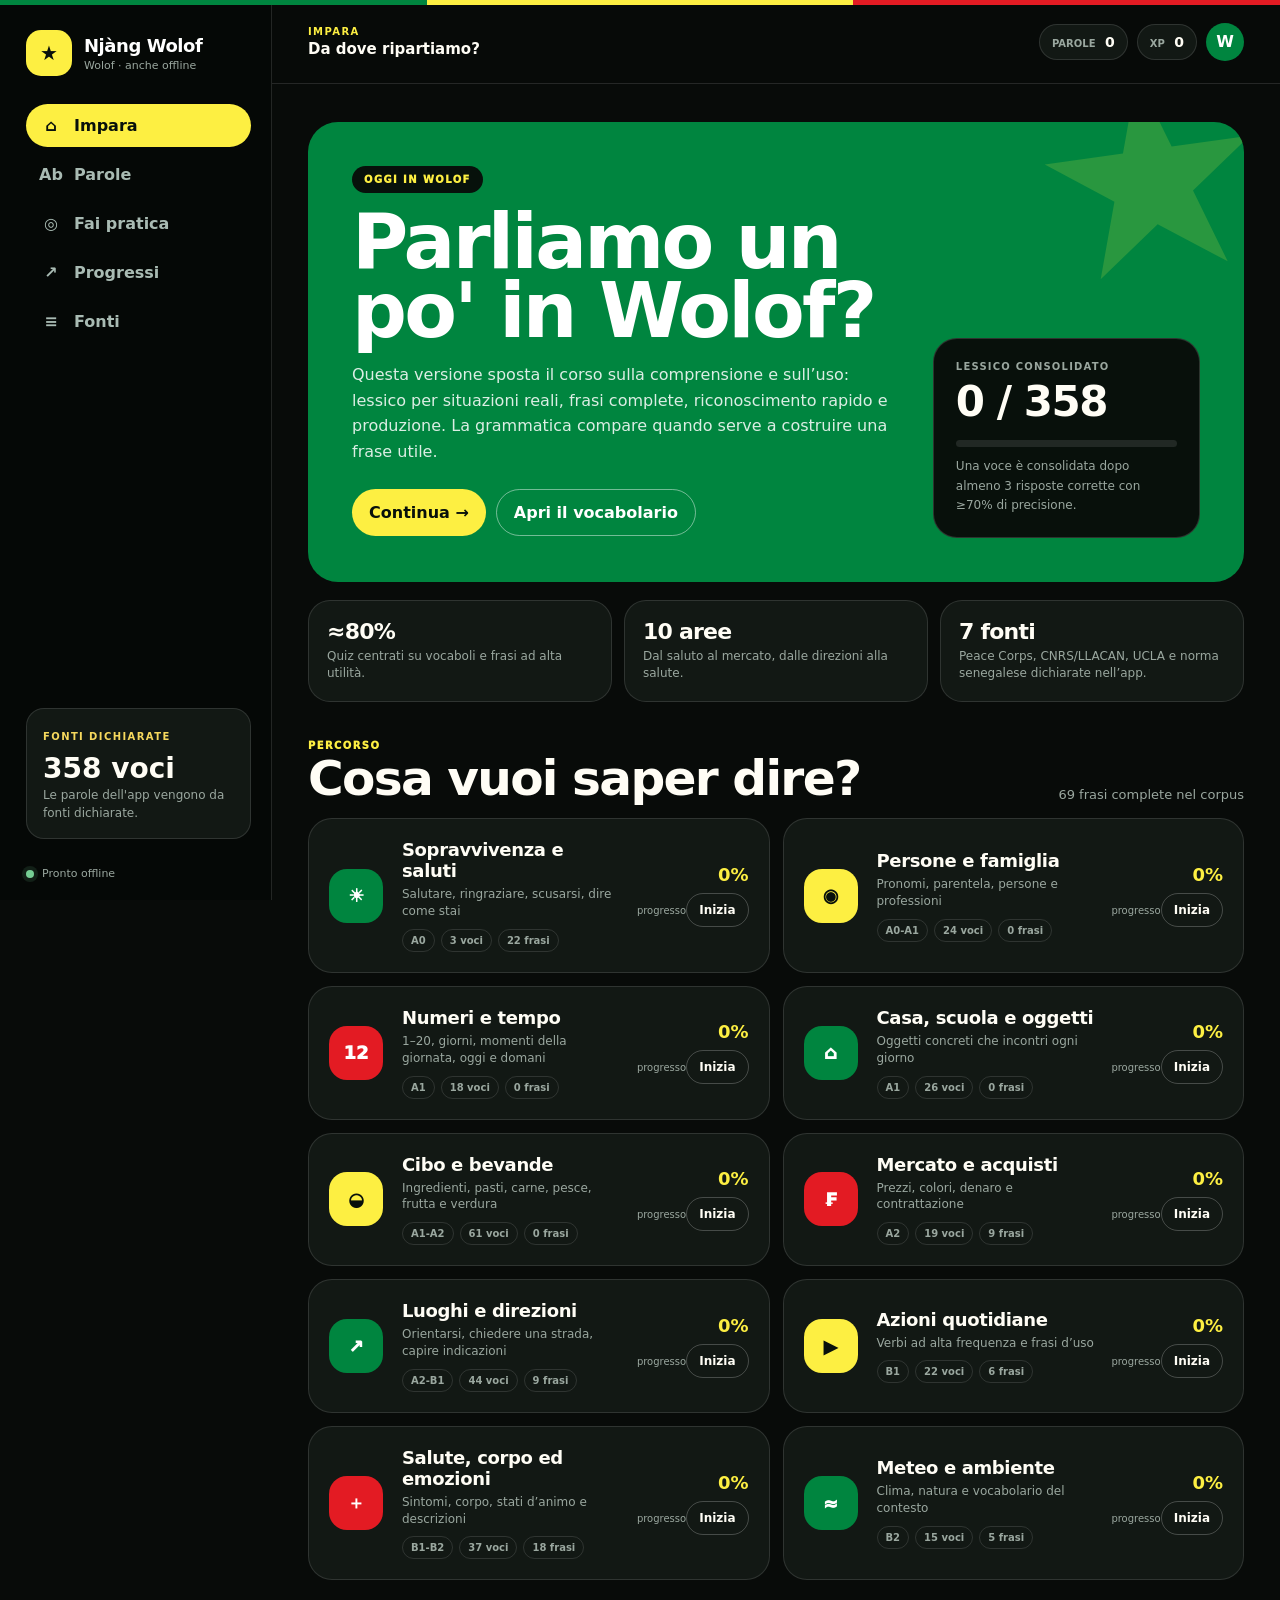
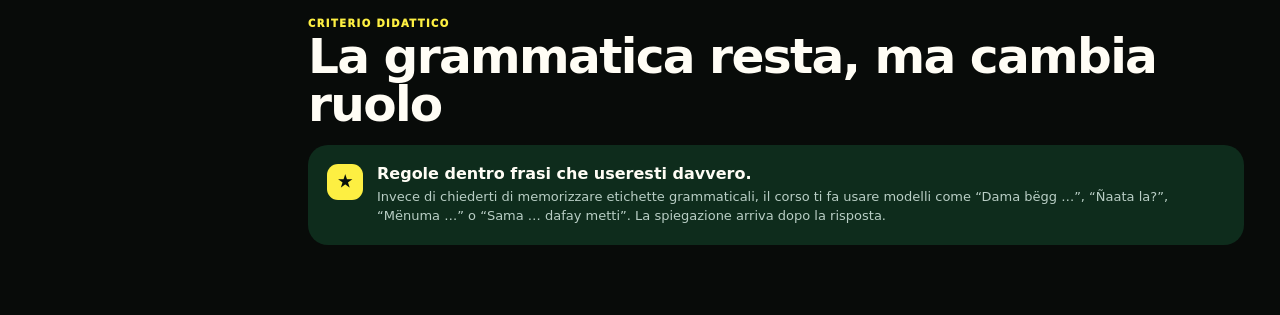
==== site/update.html @ 8456666a "Add extensible lexicon, varied 10-question sessions and partial spelling feedback" ====
<!doctype html><meta charset="utf-8"><meta name="viewport" content="width=device-width,initial-scale=1"><meta name="theme-color" content="#080b09"><title>Aggiornamento Njàng Wolof</title><style>body{font-family:system-ui,-apple-system,sans-serif;max-width:44rem;margin:0 auto;padding:2rem;background:#080b09;color:#fffdf5}.card{margin-top:8vh;padding:2rem;border:1px solid #29322c;border-radius:28px;background:#121814}.star{width:58px;height:58px;display:grid;place-items:center;border-radius:18px;background:#fdef42;color:#08100b;font-size:28px}h1{font-size:clamp(38px,8vw,66px);line-height:.85;letter-spacing:-.06em;text-transform:uppercase}p{color:#9aa79f;line-height:1.6}</style><div class="card"><div class="star">★</div><h1>Aggiorno Njàng Wolof</h1><p id="s">Pulisco solo la cache dell’app. I tuoi progressi restano salvati sul dispositivo.</p></div><script>(async()=>{try{if('serviceWorker'in navigator){const r=await navigator.serviceWorker.getRegistrations();await Promise.all(r.map(x=>x.unregister()))}if('caches'in window){const k=await caches.keys();await Promise.all(k.map(x=>caches.delete(x)))}document.getElementById('s').textContent="Ci siamo. Riapro l’app…"}catch(e){}setTimeout(()=>location.replace('./?ui=34'),700)})();</script>
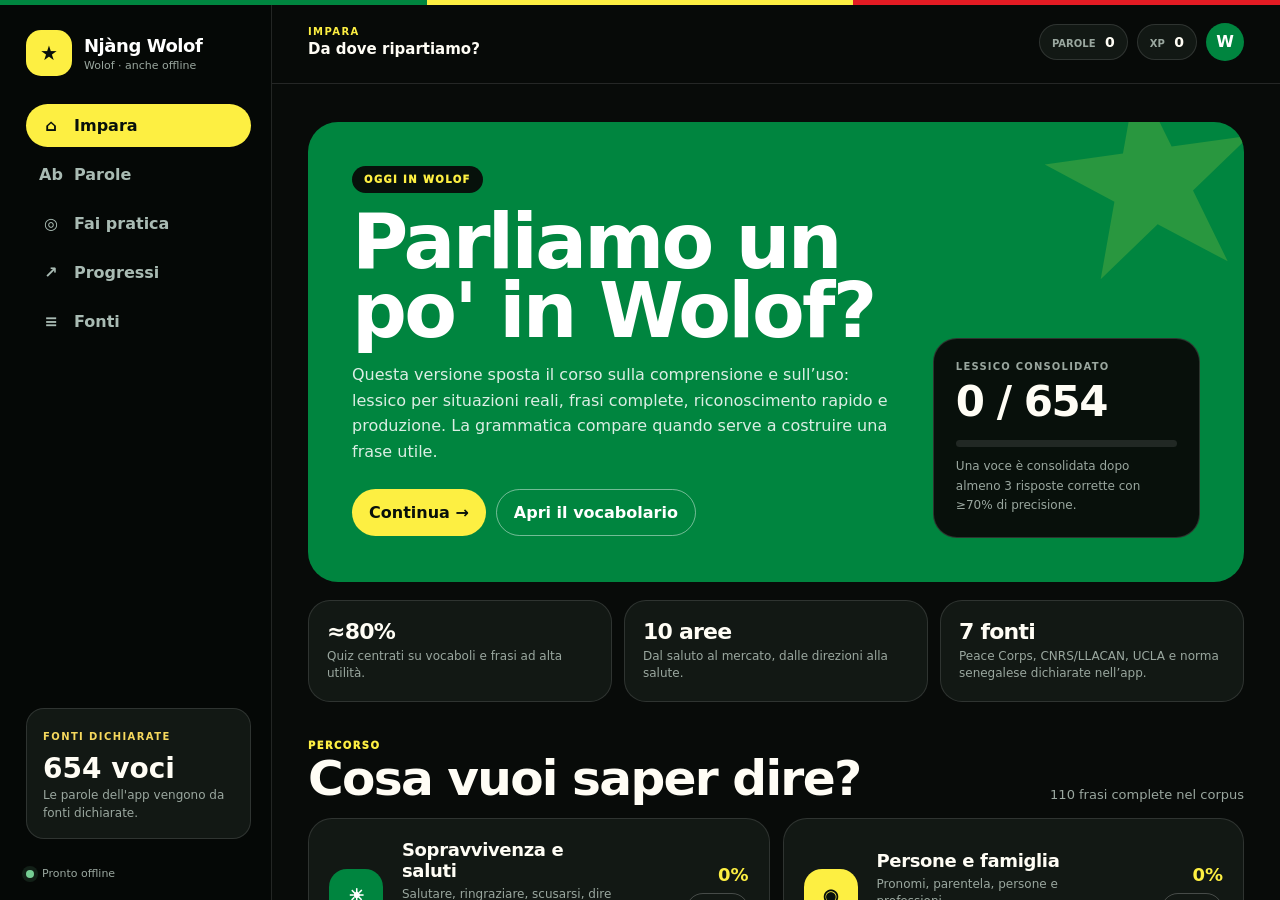
==== commit 6641ccc0: "Expand sourced Wolof corpus from 358 to 654 entries" ====
--- a/site/update.html
+++ b/site/update.html
@@ -1 +1 @@
-<!doctype html><meta charset="utf-8"><meta name="viewport" content="width=device-width,initial-scale=1"><meta name="theme-color" content="#080b09"><title>Aggiornamento Njàng Wolof</title><style>body{font-family:system-ui,-apple-system,sans-serif;max-width:44rem;margin:0 auto;padding:2rem;background:#080b09;color:#fffdf5}.card{margin-top:8vh;padding:2rem;border:1px solid #29322c;border-radius:28px;background:#121814}.star{width:58px;height:58px;display:grid;place-items:center;border-radius:18px;background:#fdef42;color:#08100b;font-size:28px}h1{font-size:clamp(38px,8vw,66px);line-height:.85;letter-spacing:-.06em;text-transform:uppercase}p{color:#9aa79f;line-height:1.6}</style><div class="card"><div class="star">★</div><h1>Aggiorno Njàng Wolof</h1><p id="s">Pulisco solo la cache dell’app. I tuoi progressi restano salvati sul dispositivo.</p></div><script>(async()=>{try{if('serviceWorker'in navigator){const r=await navigator.serviceWorker.getRegistrations();await Promise.all(r.map(x=>x.unregister()))}if('caches'in window){const k=await caches.keys();await Promise.all(k.map(x=>caches.delete(x)))}document.getElementById('s').textContent="Ci siamo. Riapro l’app…"}catch(e){}setTimeout(()=>location.replace('./?ui=34'),700)})();</script>
+<!doctype html><meta charset="utf-8"><meta name="viewport" content="width=device-width,initial-scale=1"><meta name="theme-color" content="#080b09"><title>Aggiornamento Njàng Wolof</title><style>body{font-family:system-ui,-apple-system,sans-serif;max-width:44rem;margin:0 auto;padding:2rem;background:#080b09;color:#fffdf5}.card{margin-top:8vh;padding:2rem;border:1px solid #29322c;border-radius:28px;background:#121814}.star{width:58px;height:58px;display:grid;place-items:center;border-radius:18px;background:#fdef42;color:#08100b;font-size:28px}h1{font-size:clamp(38px,8vw,66px);line-height:.85;letter-spacing:-.06em;text-transform:uppercase}p{color:#9aa79f;line-height:1.6}</style><div class="card"><div class="star">★</div><h1>Aggiorno Njàng Wolof</h1><p id="s">Pulisco solo la cache dell’app. I tuoi progressi restano salvati sul dispositivo.</p></div><script>(async()=>{try{if('serviceWorker'in navigator){const r=await navigator.serviceWorker.getRegistrations();await Promise.all(r.map(x=>x.unregister()))}if('caches'in window){const k=await caches.keys();await Promise.all(k.map(x=>caches.delete(x)))}document.getElementById('s').textContent="Ci siamo. Riapro l’app…"}catch(e){}setTimeout(()=>location.replace('./?ui=36'),700)})();</script>
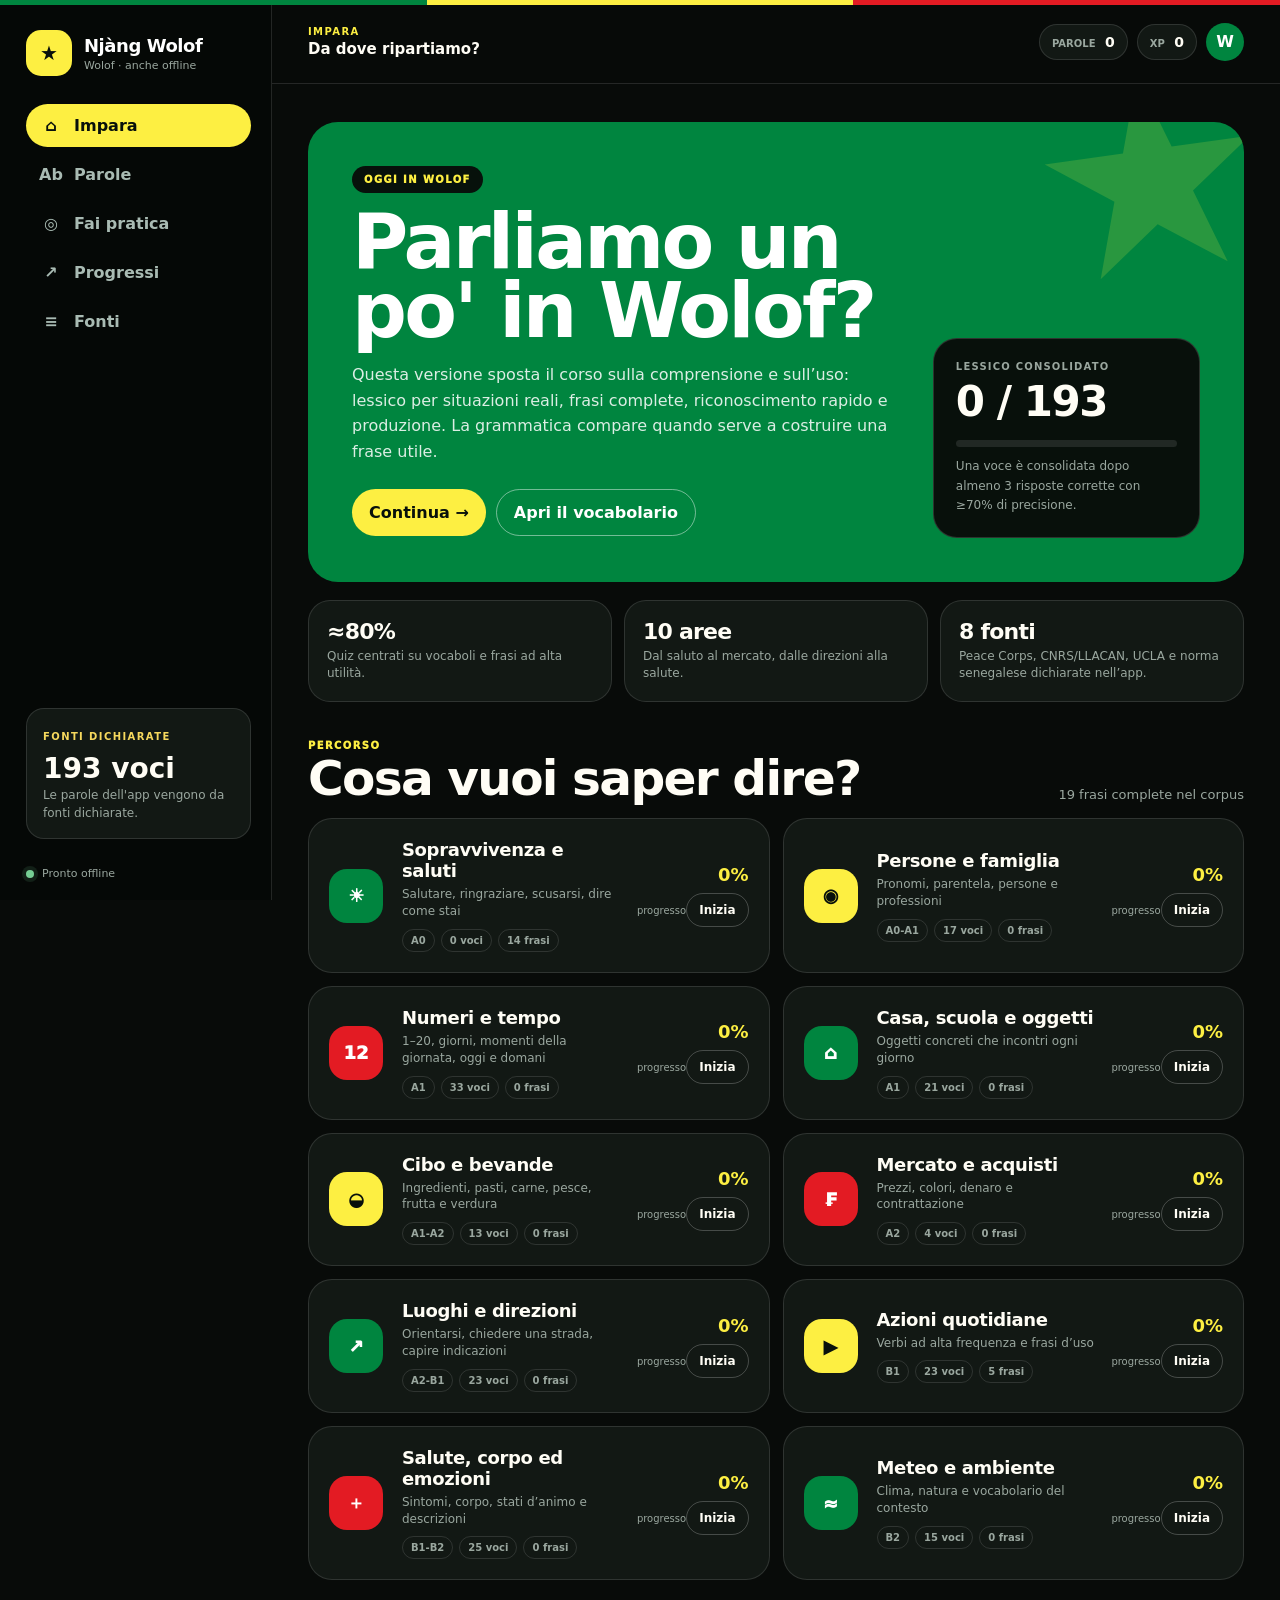
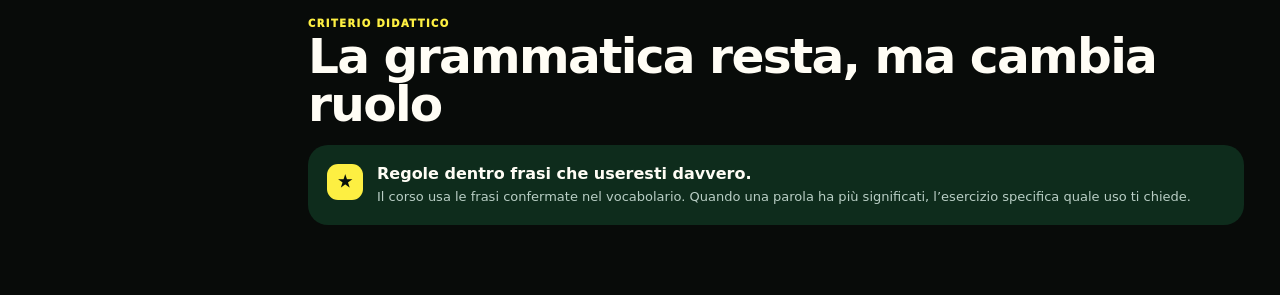
==== commit 095b150d: "Require institutional corpus validation and distinguish muus senses" ====
--- a/site/update.html
+++ b/site/update.html
@@ -1 +1 @@
-<!doctype html><meta charset="utf-8"><meta name="viewport" content="width=device-width,initial-scale=1"><meta name="theme-color" content="#080b09"><title>Aggiornamento Njàng Wolof</title><style>body{font-family:system-ui,-apple-system,sans-serif;max-width:44rem;margin:0 auto;padding:2rem;background:#080b09;color:#fffdf5}.card{margin-top:8vh;padding:2rem;border:1px solid #29322c;border-radius:28px;background:#121814}.star{width:58px;height:58px;display:grid;place-items:center;border-radius:18px;background:#fdef42;color:#08100b;font-size:28px}h1{font-size:clamp(38px,8vw,66px);line-height:.85;letter-spacing:-.06em;text-transform:uppercase}p{color:#9aa79f;line-height:1.6}</style><div class="card"><div class="star">★</div><h1>Aggiorno Njàng Wolof</h1><p id="s">Pulisco solo la cache dell’app. I tuoi progressi restano salvati sul dispositivo.</p></div><script>(async()=>{try{if('serviceWorker'in navigator){const r=await navigator.serviceWorker.getRegistrations();await Promise.all(r.map(x=>x.unregister()))}if('caches'in window){const k=await caches.keys();await Promise.all(k.map(x=>caches.delete(x)))}document.getElementById('s').textContent="Ci siamo. Riapro l’app…"}catch(e){}setTimeout(()=>location.replace('./?ui=36'),700)})();</script>
+<!doctype html><meta charset="utf-8"><meta name="viewport" content="width=device-width,initial-scale=1"><meta name="theme-color" content="#080b09"><title>Aggiornamento Njàng Wolof</title><style>body{font-family:system-ui,-apple-system,sans-serif;max-width:44rem;margin:0 auto;padding:2rem;background:#080b09;color:#fffdf5}.card{margin-top:8vh;padding:2rem;border:1px solid #29322c;border-radius:28px;background:#121814}.star{width:58px;height:58px;display:grid;place-items:center;border-radius:18px;background:#fdef42;color:#08100b;font-size:28px}h1{font-size:clamp(38px,8vw,66px);line-height:.85;letter-spacing:-.06em;text-transform:uppercase}p{color:#9aa79f;line-height:1.6}</style><div class="card"><div class="star">★</div><h1>Aggiorno Njàng Wolof</h1><p id="s">Pulisco solo la cache dell’app. I tuoi progressi restano salvati sul dispositivo.</p></div><script>(async()=>{try{if('serviceWorker'in navigator){const r=await navigator.serviceWorker.getRegistrations();await Promise.all(r.map(x=>x.unregister()))}if('caches'in window){const k=await caches.keys();await Promise.all(k.map(x=>caches.delete(x)))}document.getElementById('s').textContent="Ci siamo. Riapro l’app…"}catch(e){}setTimeout(()=>location.replace('./?ui=37'),700)})();</script>
